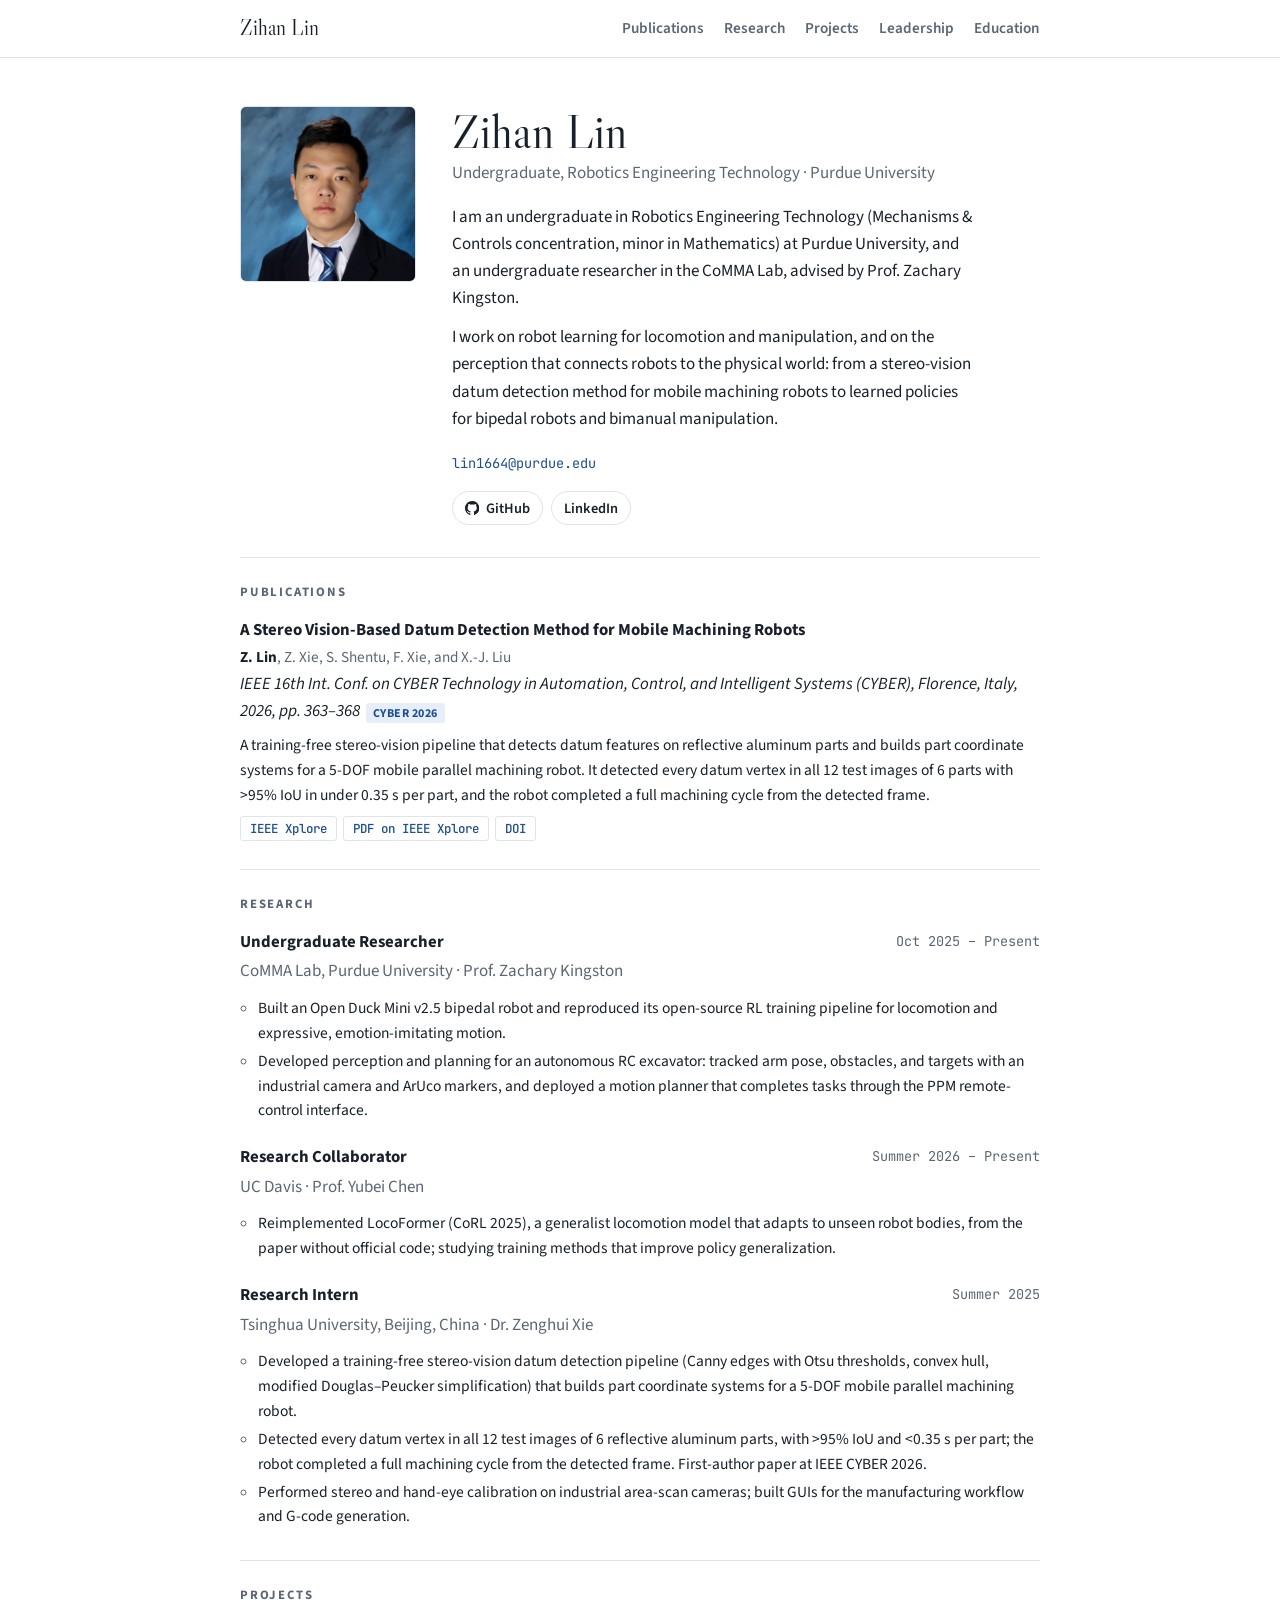
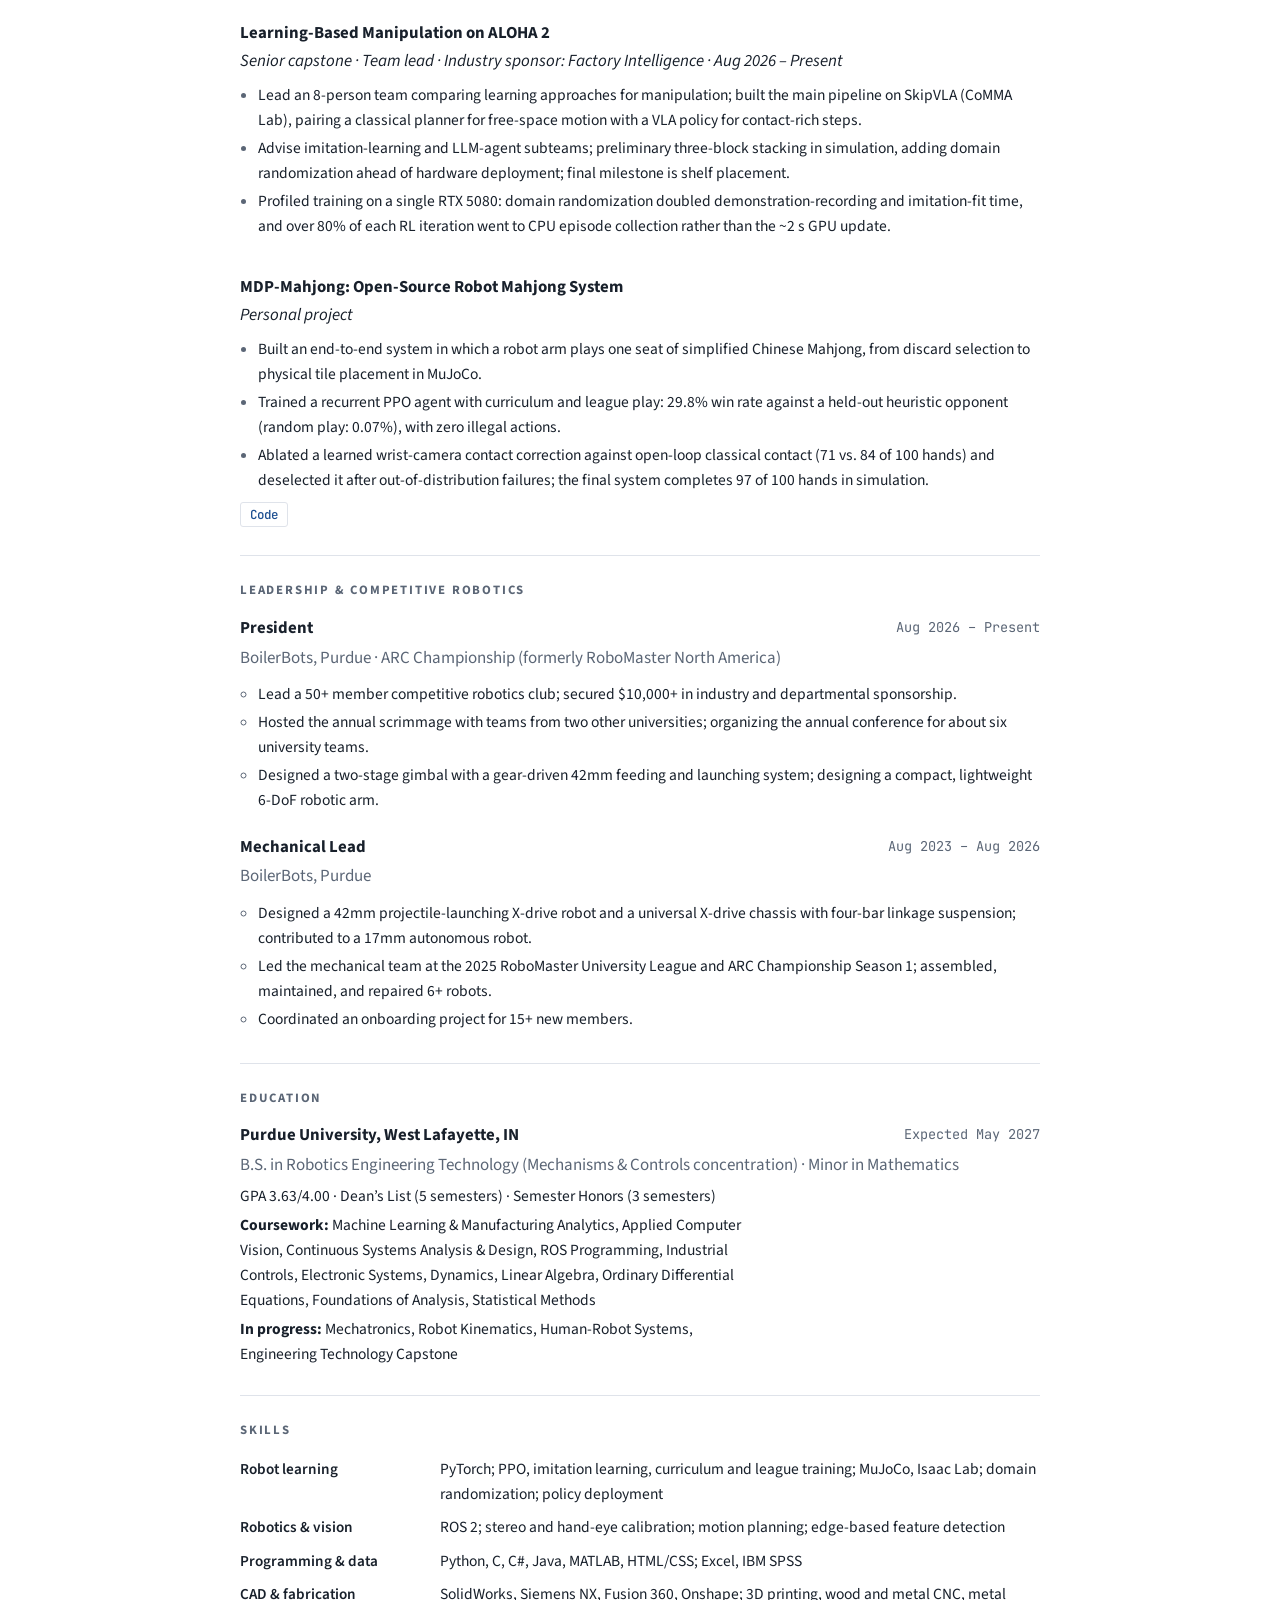
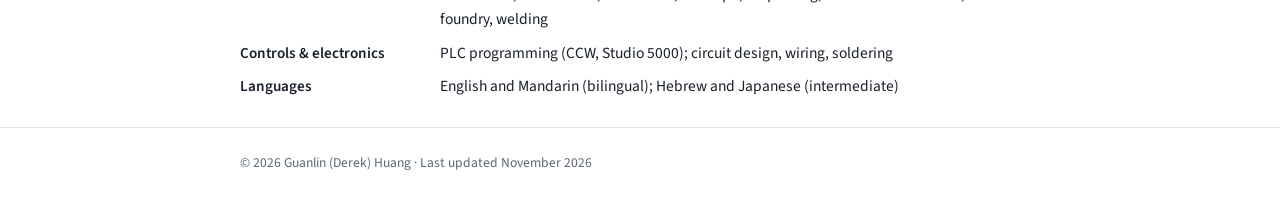
==== index.html @ c203c411 "Update academic website" ====
<!doctype html>
<html lang="en">
<head>
<meta charset="utf-8">
<meta name="viewport" content="width=device-width, initial-scale=1, viewport-fit=cover">
<title>Zihan Lin</title>
<meta name="claude:viewport-fit-sides" content="cover">
<meta name="description" content="Zihan Lin, undergraduate robotics researcher at Purdue University working on robot learning for locomotion and manipulation, and robot perception.">
<link rel="preconnect" href="https://fonts.googleapis.com">
<link rel="preconnect" href="https://fonts.gstatic.com" crossorigin>
<link rel="stylesheet" href="https://fonts.googleapis.com/css2?family=Libre+Caslon+Display&family=Source+Sans+3:ital,wght@0,400;0,600;0,700;1,400&family=JetBrains+Mono:wght@400;500&display=swap">
<style>
/* Layout: one narrow reading column; sticky name bar; profile row (photo | bio); sections stacked with small-caps labels. */
:root {
  --bg: #ffffff;
  --surface: #f3f5f8;
  --ink: #18202b;
  --muted: #5b6676;
  --rule: #dfe3ea;
  --accent: #1d4f91;
  --accent-soft: #e6eef9;
  --display: "Libre Caslon Display", "Iowan Old Style", Georgia, serif;
  --body: "Source Sans 3", "Segoe UI", system-ui, sans-serif;
  --mono: "JetBrains Mono", ui-monospace, Menlo, monospace;
  --col: 52rem;
}
@media (prefers-color-scheme: dark) {
  :root:not([data-theme="light"]) {
    --bg: #11151b; --surface: #1a2029; --ink: #e6eaf0; --muted: #9aa5b5;
    --rule: #2a313c; --accent: #8db4ec; --accent-soft: #1d2a3d; color-scheme: dark;
  }
}
:root[data-theme="dark"] {
  --bg: #11151b; --surface: #1a2029; --ink: #e6eaf0; --muted: #9aa5b5;
  --rule: #2a313c; --accent: #8db4ec; --accent-soft: #1d2a3d; color-scheme: dark;
}

* { box-sizing: border-box; }
html { scroll-behavior: smooth; scroll-padding-top: 4rem; }
@media (prefers-reduced-motion: reduce) { html { scroll-behavior: auto; } }
body {
  margin: 0; background: var(--bg); color: var(--ink);
  font: 400 1.0625rem/1.6 var(--body);
}
a { color: var(--accent); text-decoration: none; }
a:hover { text-decoration: underline; text-underline-offset: 3px; }
a:focus-visible, summary:focus-visible { outline: 2px solid var(--accent); outline-offset: 3px; border-radius: 3px; }

.wrap {
  max-width: var(--col); margin: 0 auto;
  padding-left: max(16px, env(safe-area-inset-left, 0px));
  padding-right: max(16px, env(safe-area-inset-right, 0px));
}

/* Top bar */
body::before { content: ""; position: fixed; inset: 0 0 auto; height: env(safe-area-inset-top, 0px); z-index: 10; background: var(--bg); }
.topbar {
  position: sticky; top: env(safe-area-inset-top, 0px); z-index: 5;
  background: color-mix(in srgb, var(--bg) 92%, transparent);
  backdrop-filter: blur(6px); border-bottom: 1px solid var(--rule);
}
.topbar .wrap { display: flex; align-items: center; justify-content: space-between; gap: 1rem; padding-block: .7rem; flex-wrap: wrap; }
.brand { font-family: var(--display); font-size: 1.35rem; color: var(--ink); }
.brand:hover { text-decoration: none; }
nav ul { display: flex; gap: 1.25rem; list-style: none; margin: 0; padding: 0; flex-wrap: wrap; }
nav a { color: var(--muted); font-size: .95rem; font-weight: 600; }
nav a:hover { color: var(--accent); text-decoration: none; }

/* Profile */
.profile { display: grid; grid-template-columns: 11rem 1fr; gap: 2.25rem; align-items: start; padding-block: 3rem 2rem; }
.photo {
  width: 11rem; max-width: 100%; height: auto; aspect-ratio: 1 / 1; border-radius: 6px; object-fit: cover;
  background: var(--surface); border: 1px solid var(--rule);
  display: block;
}
.profile-text { min-width: 0; }
h1 { font-family: var(--display); font-weight: 400; font-size: clamp(2.2rem, 5vw, 3rem); line-height: 1.05; margin: 0 0 .25rem; text-wrap: balance; }
.native { font-size: 1.1rem; color: var(--muted); margin-left: .35rem; font-family: var(--body); }
.role { color: var(--muted); margin: 0 0 1rem; }
.bio { margin: 0 0 1.25rem; max-width: 65ch; }
.bio p { margin: 0 0 .75rem; }
.contact { font-family: var(--mono); font-size: .85rem; color: var(--muted); margin: 0 0 1rem; }
.links { display: flex; flex-wrap: wrap; gap: .5rem; padding: 0; margin: 0; list-style: none; }
.links a {
  display: inline-flex; align-items: center; gap: .4rem;
  padding: .3rem .75rem; border: 1px solid var(--rule); border-radius: 999px;
  color: var(--ink); font-size: .9rem; font-weight: 600;
}
.links a:hover { border-color: var(--accent); color: var(--accent); text-decoration: none; }
.links svg { width: 1em; height: 1em; fill: currentColor; }
.links .cv { background: var(--accent); border-color: var(--accent); color: var(--bg); }
.links .cv:hover { color: var(--bg); opacity: .9; }

/* Sections */
section { padding-block: 1.75rem; border-top: 1px solid var(--rule); }
h2 {
  font: 700 .8rem/1 var(--body); text-transform: uppercase; letter-spacing: .14em;
  color: var(--muted); margin: 0 0 1.25rem;
}
h3 { font-size: 1.05rem; line-height: 1.35; margin: 0 0 .2rem; text-wrap: balance; }

/* News */
.news { list-style: none; margin: 0; padding: 0; display: grid; gap: .45rem; }
.news li { display: grid; grid-template-columns: 5.5rem 1fr; gap: 1rem; }
.news time { font-family: var(--mono); font-size: .85rem; color: var(--muted); padding-top: .15rem; font-variant-numeric: tabular-nums; }
.news span { min-width: 0; }
details summary { cursor: pointer; color: var(--accent); font-weight: 600; font-size: .9rem; margin-top: .6rem; list-style: none; }
details summary::-webkit-details-marker { display: none; }
details[open] summary .more { display: none; }
details:not([open]) summary .less { display: none; }
details .news { margin-top: .45rem; }

/* Publications + projects */
.entry.text-only { grid-template-columns: 1fr; }
.entries { display: grid; gap: 1.75rem; }
.entry { display: grid; grid-template-columns: 12rem 1fr; gap: 1.5rem; align-items: start; }
.thumb {
  width: 100%; max-width: 100%; aspect-ratio: 16 / 10; border-radius: 4px; object-fit: cover;
  background:
    repeating-linear-gradient(135deg, transparent 0 10px, color-mix(in srgb, var(--accent) 8%, transparent) 10px 11px),
    var(--surface);
  border: 1px solid var(--rule);
  display: grid; place-items: center; color: var(--muted); font: 500 .75rem var(--mono);
}
.entry > a { display: block; }
.entry-body { min-width: 0; }
.authors { margin: 0; color: var(--muted); font-size: .95rem; }
.authors .me { color: var(--ink); font-weight: 700; }
.venue { margin: .1rem 0 .5rem; font-style: italic; }
.venue .tag { font-style: normal; font-size: .75rem; font-weight: 700; letter-spacing: .04em; color: var(--accent); background: var(--accent-soft); padding: .1rem .45rem; border-radius: 3px; margin-left: .35rem; }
.desc { margin: 0 0 .5rem; font-size: .97rem; }
.btns { display: flex; flex-wrap: wrap; gap: .4rem; }
.btns a { font: 500 .78rem var(--mono); padding: .2rem .55rem; border: 1px solid var(--rule); border-radius: 3px; }
.btns a:hover { border-color: var(--accent); text-decoration: none; }
.sub { font-weight: 600; font-size: .95rem; margin: 0 0 1rem; color: var(--ink); }
.sub + .entries + .sub { margin-top: 2rem; }

/* Experience */
.timeline { list-style: none; margin: 0; padding: 0; display: grid; gap: 1.25rem; }
.timeline > li { display: grid; grid-template-columns: 1fr auto; gap: .1rem 1rem; }
.timeline .when { font-family: var(--mono); font-size: .85rem; color: var(--muted); font-variant-numeric: tabular-nums; white-space: nowrap; }
.timeline .org { color: var(--muted); grid-column: 1 / -1; margin: 0; }
.timeline .what { grid-column: 1 / -1; margin: .2rem 0 0; font-size: .97rem; max-width: 65ch; }

footer { border-top: 1px solid var(--rule); padding-block: 1.5rem 2.5rem; color: var(--muted); font-size: .85rem; }

@media (max-width: 640px) {
  .profile { grid-template-columns: 1fr; gap: 1.25rem; padding-block: 2rem 1.5rem; }
  .photo { width: 8rem; }
  .entry { grid-template-columns: 1fr; gap: .75rem; }
  .thumb { max-width: 20rem; }
  .news li { grid-template-columns: 1fr; gap: 0; }
  nav ul { gap: .9rem; }
}

/* Bullet points under research, project, and leadership entries */
.points { grid-column: 1 / -1; margin: .35rem 0 0; padding-left: 1.1rem; font-size: .97rem; }
.points li { margin: .2rem 0; }
.points li::marker { color: var(--muted); }
.entry-body .points { margin-bottom: .6rem; }
.role-line { grid-column: 1 / -1; margin: 0; font-style: italic; color: var(--muted); font-size: .95rem; }

/* Education + skills */
.facts { display: grid; grid-template-columns: 11rem 1fr; gap: .55rem 1.5rem; margin: 0; }
.facts dt { font-weight: 600; font-size: .95rem; }
.facts dd { margin: 0; font-size: .97rem; min-width: 0; }
@media (max-width: 640px) {
  .facts { grid-template-columns: 1fr; gap: 0; }
  .facts dd { margin-bottom: .6rem; }
}
</style>
</head>
<body>

<header class="topbar">
  <div class="wrap">
    <a class="brand" href="#top">Zihan Lin</a>
    <nav aria-label="Sections">
      <ul>
        <li><a href="#publications">Publications</a></li>
        <li><a href="#research">Research</a></li>
        <li><a href="#projects">Projects</a></li>
        <li><a href="#leadership">Leadership</a></li>
        <li><a href="#education">Education</a></li>
      </ul>
    </nav>
  </div>
</header>

<main class="wrap" id="top">
  <div class="profile">
    <img class="photo" src="assets/1757467432481.jfif" alt="Portrait of Zihan Lin" width="400" height="400">
    <div class="profile-text">
      <h1>Zihan Lin</h1>
      <p class="role">Undergraduate, Robotics Engineering Technology · Purdue University</p>
      <div class="bio">
        <p>I am an undergraduate in Robotics Engineering Technology (Mechanisms &amp; Controls concentration, minor in Mathematics) at Purdue University, and an undergraduate researcher in the CoMMA Lab, advised by Prof. Zachary Kingston.</p>
        <p>I work on robot learning for locomotion and manipulation, and on the perception that connects robots to the physical world: from a stereo-vision datum detection method for mobile machining robots to learned policies for bipedal robots and bimanual manipulation.</p>
      </div>
      <p class="contact"><a href="mailto:lin1664@purdue.edu">lin1664@purdue.edu</a></p>
      <ul class="links">
        <li><a href="https://github.com/zilin12">
          <svg viewBox="0 0 16 16" aria-hidden="true"><path d="M8 0C3.58 0 0 3.58 0 8c0 3.54 2.29 6.53 5.47 7.59.4.07.55-.17.55-.38 0-.19-.01-.82-.01-1.49-2.01.37-2.53-.49-2.69-.94-.09-.23-.48-.94-.82-1.13-.28-.15-.68-.52-.01-.53.63-.01 1.08.58 1.23.82.72 1.21 1.87.87 2.33.66.07-.52.28-.87.51-1.07-1.78-.2-3.64-.89-3.64-3.95 0-.87.31-1.59.82-2.15-.08-.2-.36-1.02.08-2.12 0 0 .67-.21 2.2.82.64-.18 1.32-.27 2-.27s1.36.09 2 .27c1.53-1.04 2.2-.82 2.2-.82.44 1.1.16 1.92.08 2.12.51.56.82 1.27.82 2.15 0 3.07-1.87 3.75-3.65 3.95.29.25.54.73.54 1.48 0 1.07-.01 1.93-.01 2.2 0 .21.15.46.55.38A8.01 8.01 0 0 0 16 8c0-4.42-3.58-8-8-8Z"/></svg>
          GitHub</a></li>
        <li><a href="https://www.linkedin.com/in/zihan-lin-a1785b256/">LinkedIn</a></li>
      </ul>
    </div>
  </div>

  <section id="publications">
    <h2>Publications</h2>
    <div class="entries">
      <article class="entry text-only">
        <div class="entry-body">
          <h3>A Stereo Vision-Based Datum Detection Method for Mobile Machining Robots</h3>
          <p class="authors"><span class="me">Z. Lin</span>, Z. Xie, S. Shentu, F. Xie, and X.-J. Liu</p>
          <p class="venue">IEEE 16th Int. Conf. on CYBER Technology in Automation, Control, and Intelligent Systems (CYBER), Florence, Italy, 2026, pp. 363–368<span class="tag">CYBER 2026</span></p>
          <p class="desc">A training-free stereo-vision pipeline that detects datum features on reflective aluminum parts and builds part coordinate systems for a 5-DOF mobile parallel machining robot. It detected every datum vertex in all 12 test images of 6 parts with &gt;95% IoU in under 0.35 s per part, and the robot completed a full machining cycle from the detected frame.</p>
          <div class="btns">
            <a href="https://ieeexplore.ieee.org/document/11695445">IEEE Xplore</a>
            <a href="https://ieeexplore.ieee.org/stamp/stamp.jsp?tp=&amp;arnumber=11695445">PDF on IEEE Xplore</a>
            <a href="https://doi.org/10.1109/CYBER71431.2026.11695445">DOI</a>
          </div>
        </div>
      </article>
    </div>
  </section>

  <section id="research">
    <h2>Research</h2>
    <ul class="timeline">
      <li>
        <h3>Undergraduate Researcher</h3><span class="when">Oct 2025 – Present</span>
        <p class="org">CoMMA Lab, Purdue University · Prof. Zachary Kingston</p>
        <ul class="points">
          <li>Built an Open Duck Mini v2.5 bipedal robot and reproduced its open-source RL training pipeline for locomotion and expressive, emotion-imitating motion.</li>
          <li>Developed perception and planning for an autonomous RC excavator: tracked arm pose, obstacles, and targets with an industrial camera and ArUco markers, and deployed a motion planner that completes tasks through the PPM remote-control interface.</li>
        </ul>
      </li>
      <li>
        <h3>Research Collaborator</h3><span class="when">Summer 2026 – Present</span>
        <p class="org">UC Davis · Prof. Yubei Chen</p>
        <ul class="points">
          <li>Reimplemented LocoFormer (CoRL 2025), a generalist locomotion model that adapts to unseen robot bodies, from the paper without official code; studying training methods that improve policy generalization.</li>
        </ul>
      </li>
      <li>
        <h3>Research Intern</h3><span class="when">Summer 2025</span>
        <p class="org">Tsinghua University, Beijing, China · Dr. Zenghui Xie</p>
        <ul class="points">
          <li>Developed a training-free stereo-vision datum detection pipeline (Canny edges with Otsu thresholds, convex hull, modified Douglas–Peucker simplification) that builds part coordinate systems for a 5-DOF mobile parallel machining robot.</li>
          <li>Detected every datum vertex in all 12 test images of 6 reflective aluminum parts, with &gt;95% IoU and &lt;0.35 s per part; the robot completed a full machining cycle from the detected frame. First-author paper at IEEE CYBER 2026.</li>
          <li>Performed stereo and hand-eye calibration on industrial area-scan cameras; built GUIs for the manufacturing workflow and G-code generation.</li>
        </ul>
      </li>
    </ul>
  </section>

  <section id="projects">
    <h2>Projects</h2>
    <div class="entries">
      <article class="entry text-only">
        <div class="entry-body">
          <h3>Learning-Based Manipulation on ALOHA 2</h3>
          <p class="venue">Senior capstone · Team lead · Industry sponsor: Factory Intelligence · Aug 2026 – Present</p>
          <ul class="points">
            <li>Lead an 8-person team comparing learning approaches for manipulation; built the main pipeline on SkipVLA (CoMMA Lab), pairing a classical planner for free-space motion with a VLA policy for contact-rich steps.</li>
            <li>Advise imitation-learning and LLM-agent subteams; preliminary three-block stacking in simulation, adding domain randomization ahead of hardware deployment; final milestone is shelf placement.</li>
            <li>Profiled training on a single RTX 5080: domain randomization doubled demonstration-recording and imitation-fit time, and over 80% of each RL iteration went to CPU episode collection rather than the ~2 s GPU update.</li>
          </ul>
        </div>
      </article>
      <article class="entry text-only">
        <div class="entry-body">
          <h3>MDP-Mahjong: Open-Source Robot Mahjong System</h3>
          <p class="venue">Personal project</p>
          <ul class="points">
            <li>Built an end-to-end system in which a robot arm plays one seat of simplified Chinese Mahjong, from discard selection to physical tile placement in MuJoCo.</li>
            <li>Trained a recurrent PPO agent with curriculum and league play: 29.8% win rate against a held-out heuristic opponent (random play: 0.07%), with zero illegal actions.</li>
            <li>Ablated a learned wrist-camera contact correction against open-loop classical contact (71 vs. 84 of 100 hands) and deselected it after out-of-distribution failures; the final system completes 97 of 100 hands in simulation.</li>
          </ul>
          <div class="btns"><a href="https://github.com/zilin12/MDP-Mahjong">Code</a></div>
        </div>
      </article>
    </div>
  </section>

  <section id="leadership">
    <h2>Leadership &amp; Competitive Robotics</h2>
    <ul class="timeline">
      <li>
        <h3>President</h3><span class="when">Aug 2026 – Present</span>
        <p class="org">BoilerBots, Purdue · ARC Championship (formerly RoboMaster North America)</p>
        <ul class="points">
          <li>Lead a 50+ member competitive robotics club; secured $10,000+ in industry and departmental sponsorship.</li>
          <li>Hosted the annual scrimmage with teams from two other universities; organizing the annual conference for about six university teams.</li>
          <li>Designed a two-stage gimbal with a gear-driven 42mm feeding and launching system; designing a compact, lightweight 6-DoF robotic arm.</li>
        </ul>
      </li>
      <li>
        <h3>Mechanical Lead</h3><span class="when">Aug 2023 – Aug 2026</span>
        <p class="org">BoilerBots, Purdue</p>
        <ul class="points">
          <li>Designed a 42mm projectile-launching X-drive robot and a universal X-drive chassis with four-bar linkage suspension; contributed to a 17mm autonomous robot.</li>
          <li>Led the mechanical team at the 2025 RoboMaster University League and ARC Championship Season 1; assembled, maintained, and repaired 6+ robots.</li>
          <li>Coordinated an onboarding project for 15+ new members.</li>
        </ul>
      </li>
    </ul>
  </section>

  <section id="education">
    <h2>Education</h2>
    <ul class="timeline">
      <li>
        <h3>Purdue University, West Lafayette, IN</h3><span class="when">Expected May 2027</span>
        <p class="org">B.S. in Robotics Engineering Technology (Mechanisms &amp; Controls concentration) · Minor in Mathematics</p>
        <p class="what">GPA 3.63/4.00 · Dean’s List (5 semesters) · Semester Honors (3 semesters)</p>
        <p class="what"><strong>Coursework:</strong> Machine Learning &amp; Manufacturing Analytics, Applied Computer Vision, Continuous Systems Analysis &amp; Design, ROS Programming, Industrial Controls, Electronic Systems, Dynamics, Linear Algebra, Ordinary Differential Equations, Foundations of Analysis, Statistical Methods</p>
        <p class="what"><strong>In progress:</strong> Mechatronics, Robot Kinematics, Human-Robot Systems, Engineering Technology Capstone</p>
      </li>
    </ul>
  </section>

  <section id="skills">
    <h2>Skills</h2>
    <dl class="facts">
      <dt>Robot learning</dt><dd>PyTorch; PPO, imitation learning, curriculum and league training; MuJoCo, Isaac Lab; domain randomization; policy deployment</dd>
      <dt>Robotics &amp; vision</dt><dd>ROS 2; stereo and hand-eye calibration; motion planning; edge-based feature detection</dd>
      <dt>Programming &amp; data</dt><dd>Python, C, C#, Java, MATLAB, HTML/CSS; Excel, IBM SPSS</dd>
      <dt>CAD &amp; fabrication</dt><dd>SolidWorks, Siemens NX, Fusion 360, Onshape; 3D printing, wood and metal CNC, metal foundry, welding</dd>
      <dt>Controls &amp; electronics</dt><dd>PLC programming (CCW, Studio 5000); circuit design, wiring, soldering</dd>
      <dt>Languages</dt><dd>English and Mandarin (bilingual); Hebrew and Japanese (intermediate)</dd>
    </dl>
  </section>
</main>

<footer>
  <div class="wrap">© 2026 Guanlin (Derek) Huang · Last updated November 2026</div>
</footer>
</body>
</html>
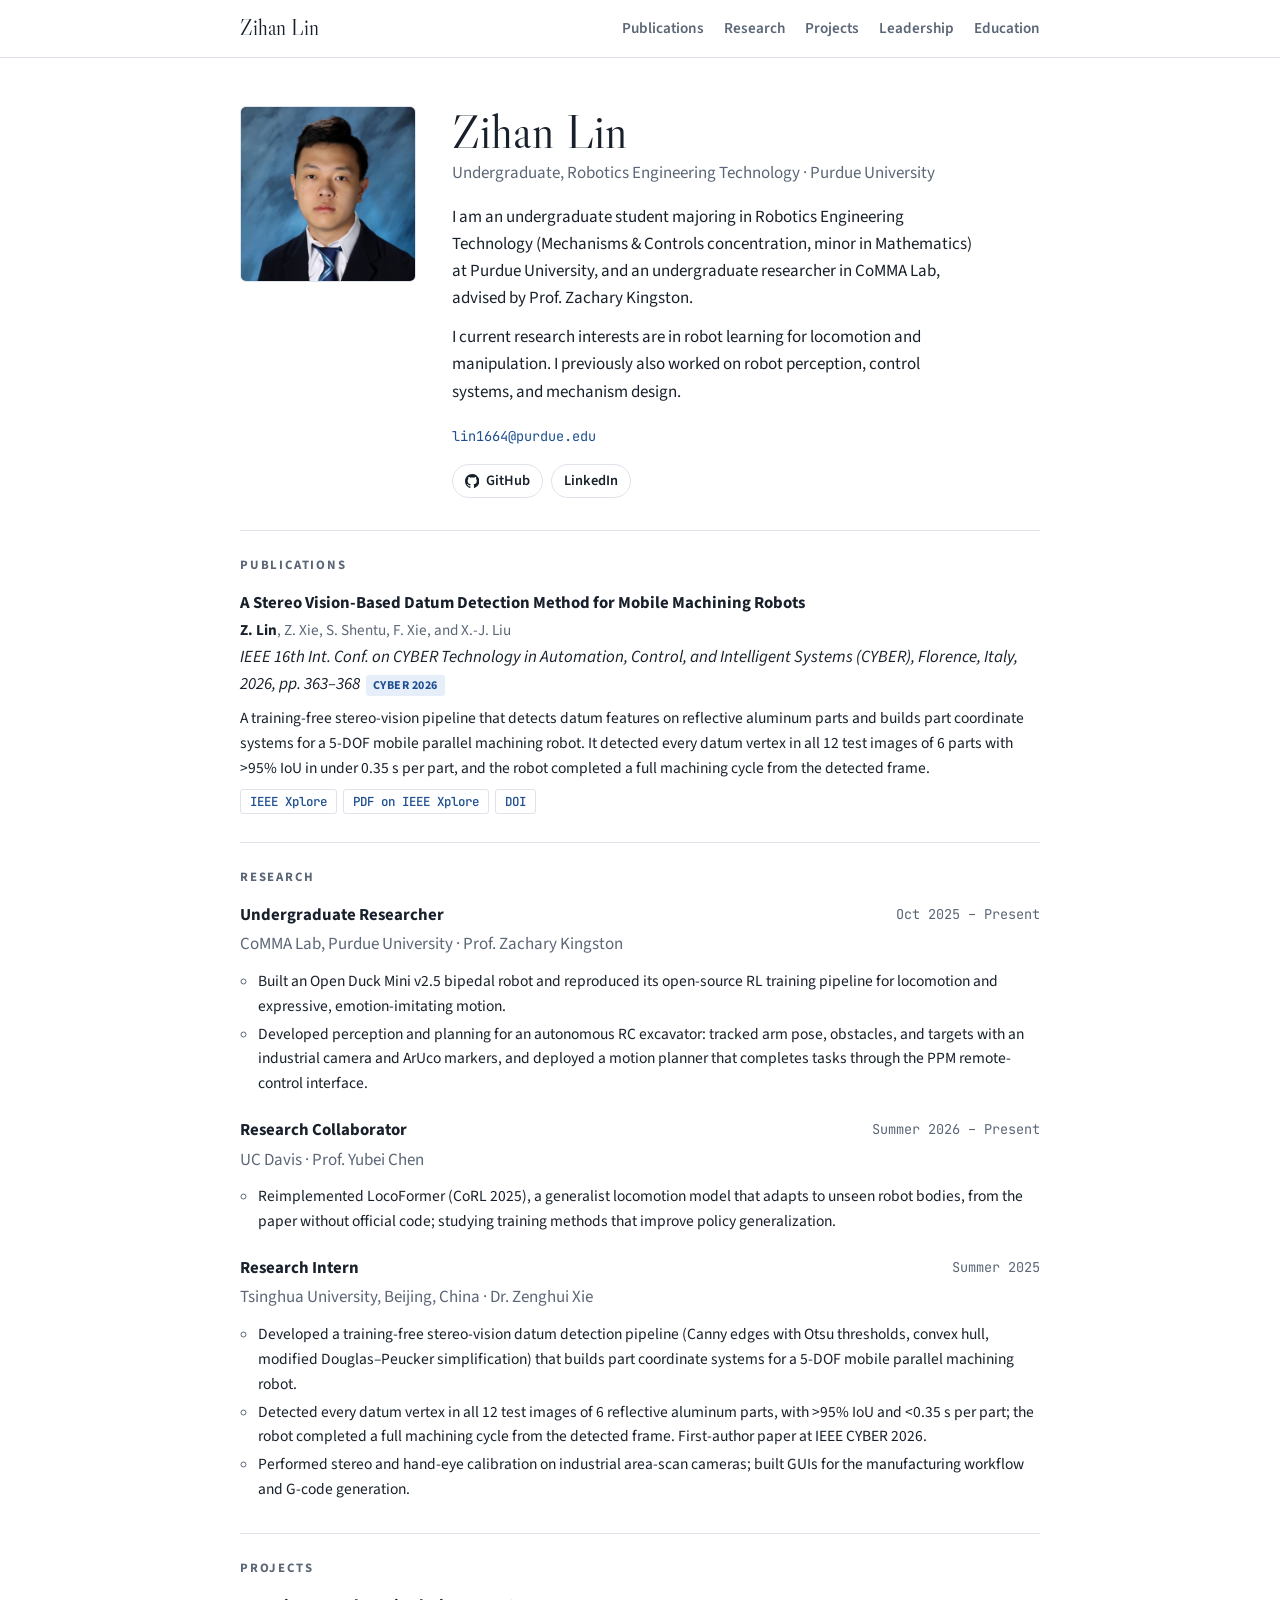
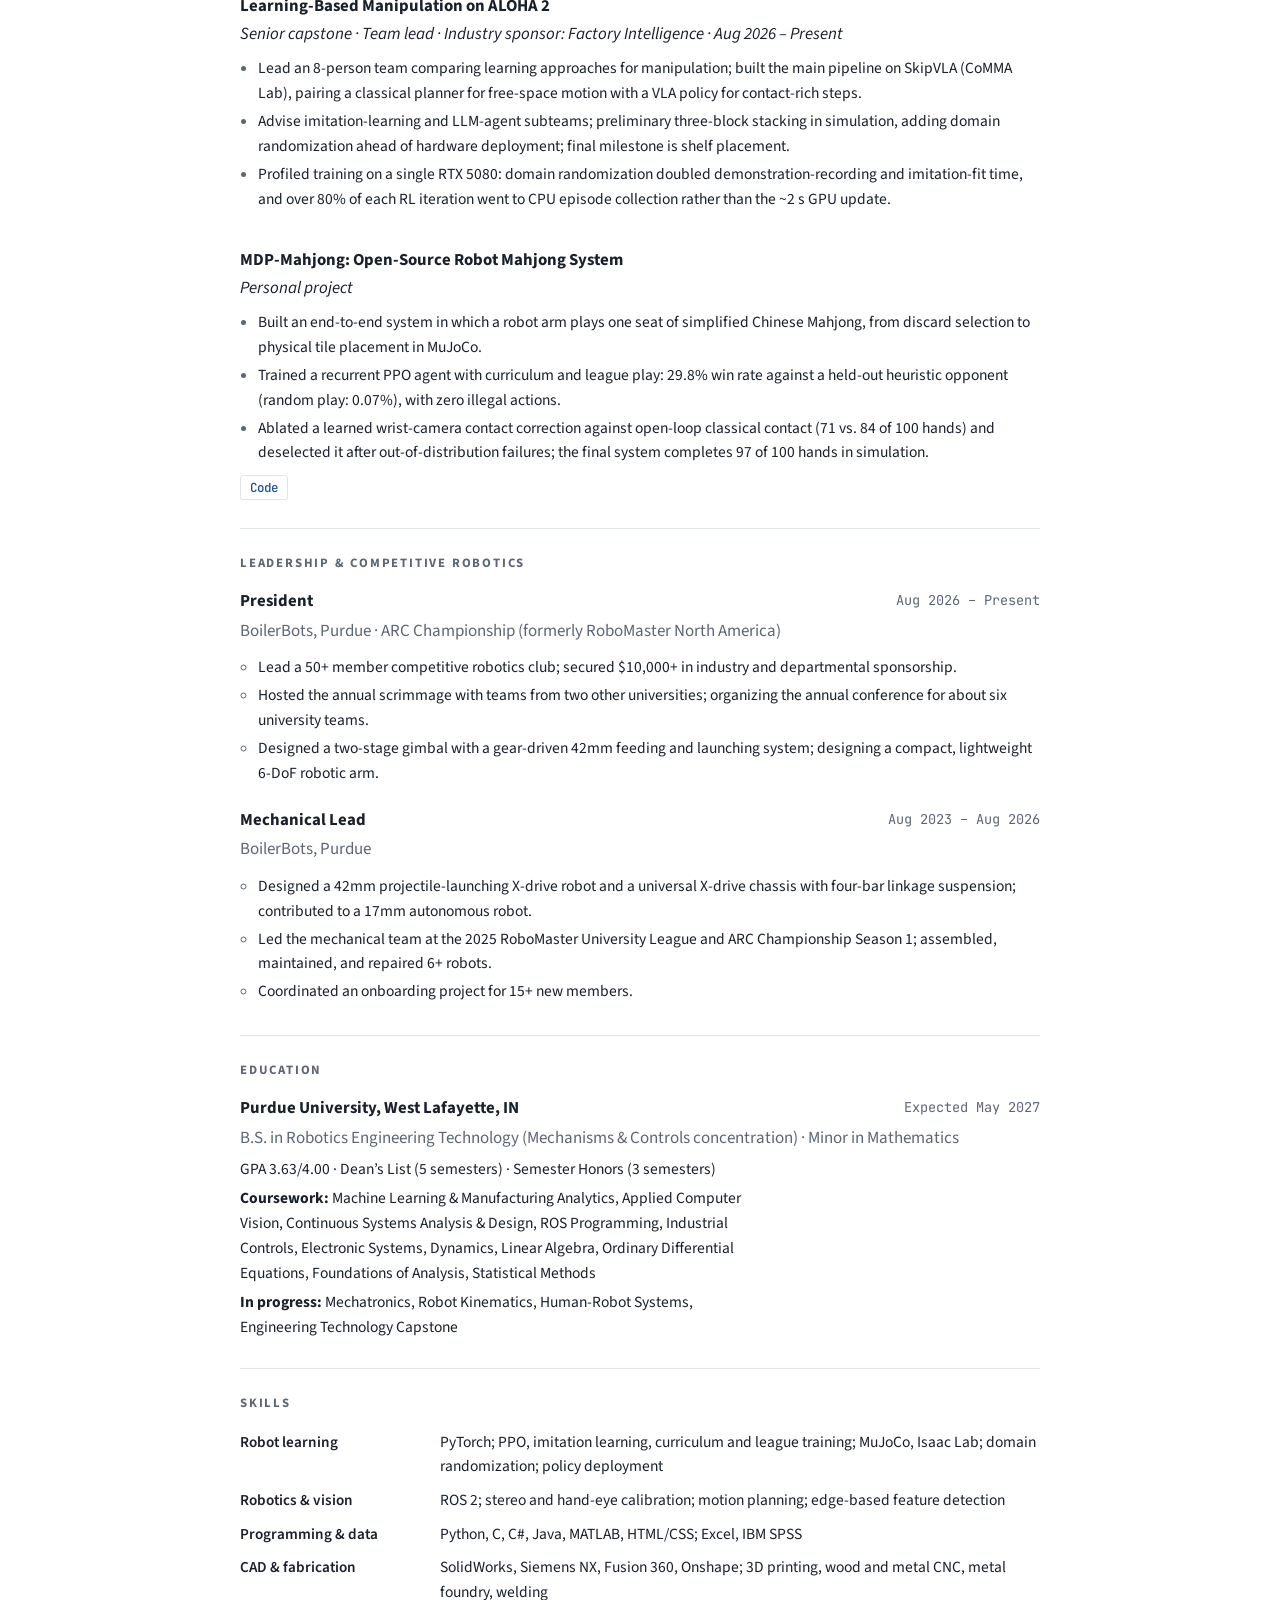
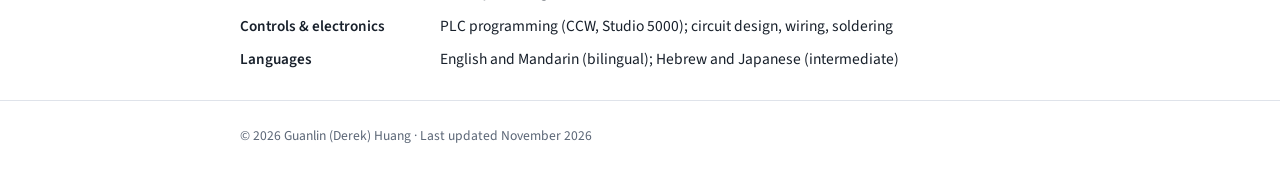
==== commit dbb81204: "Update homepage bio" ====
--- a/index.html
+++ b/index.html
@@ -194,8 +194,8 @@
       <h1>Zihan Lin</h1>
       <p class="role">Undergraduate, Robotics Engineering Technology · Purdue University</p>
       <div class="bio">
-        <p>I am an undergraduate in Robotics Engineering Technology (Mechanisms &amp; Controls concentration, minor in Mathematics) at Purdue University, and an undergraduate researcher in the CoMMA Lab, advised by Prof. Zachary Kingston.</p>
-        <p>I work on robot learning for locomotion and manipulation, and on the perception that connects robots to the physical world: from a stereo-vision datum detection method for mobile machining robots to learned policies for bipedal robots and bimanual manipulation.</p>
+        <p>I am an undergraduate student majoring in Robotics Engineering Technology (Mechanisms &amp; Controls concentration, minor in Mathematics) at Purdue University, and an undergraduate researcher in CoMMA Lab, advised by Prof. Zachary Kingston.</p>
+        <p>I current research interests are in robot learning for locomotion and manipulation. I previously also worked on robot perception, control systems, and mechanism design.</p>
       </div>
       <p class="contact"><a href="mailto:lin1664@purdue.edu">lin1664@purdue.edu</a></p>
       <ul class="links">
@@ -210,6 +210,7 @@
   <section id="publications">
     <h2>Publications</h2>
     <div class="entries">
+
       <article class="entry text-only">
         <div class="entry-body">
           <h3>A Stereo Vision-Based Datum Detection Method for Mobile Machining Robots</h3>
